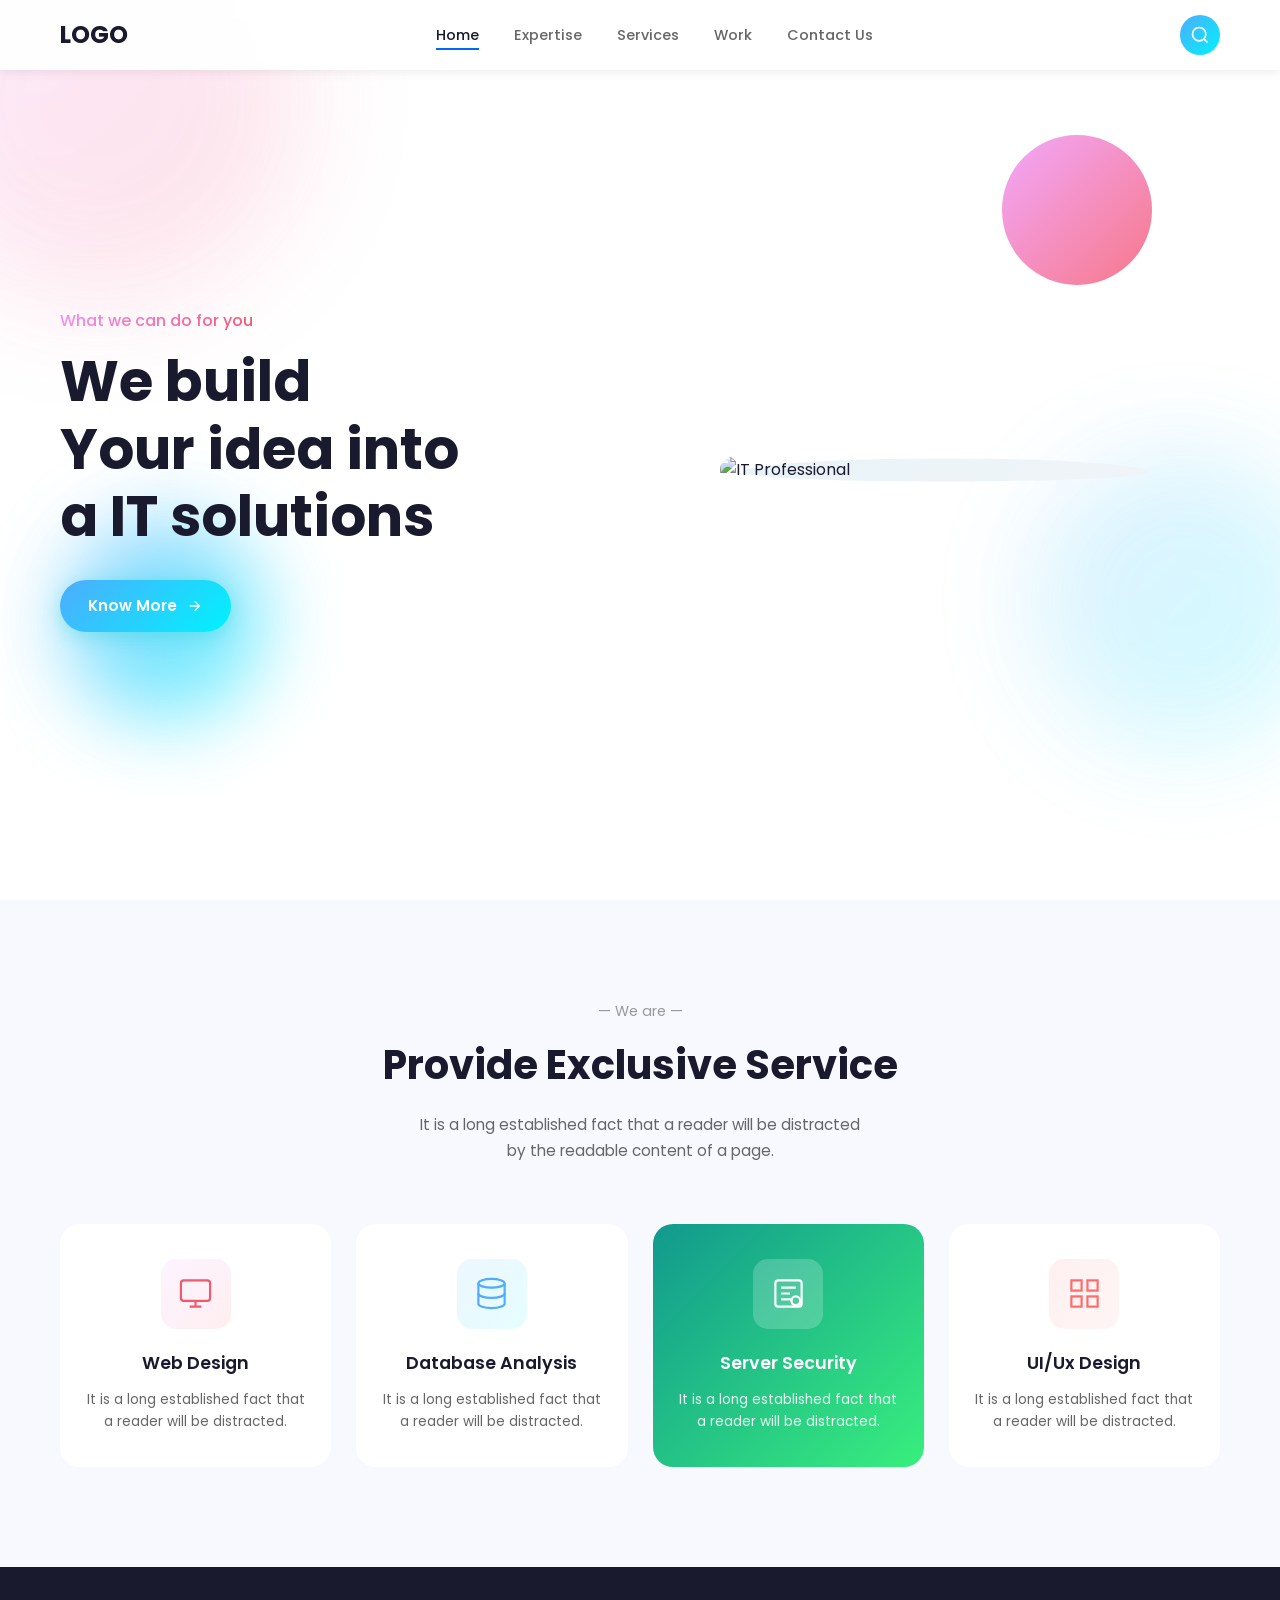
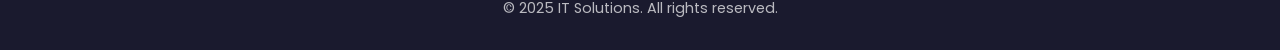
==== html-css-js-demo/index.html @ 8fa18444 "Initial commit: Portfolio Website - 웹사이트 구현" ====
<!DOCTYPE html>
<html lang="ko">
<head>
    <meta charset="UTF-8">
    <meta name="viewport" content="width=device-width, initial-scale=1.0">
    <title>Portfolio - Home</title>
    <link rel="stylesheet" href="style.css">
    <link rel="preconnect" href="https://fonts.googleapis.com">
    <link rel="preconnect" href="https://fonts.gstatic.com" crossorigin>
    <link href="https://fonts.googleapis.com/css2?family=Poppins:wght@300;400;500;600;700;800&display=swap" rel="stylesheet">
</head>
<body>
    <!-- Header -->
    <header class="header">
        <div class="container">
            <a href="index.html" class="logo">LOGO</a>
            <nav class="nav">
                <ul class="nav-list">
                    <li><a href="index.html" class="active">Home</a></li>
                    <li><a href="expertise.html">Expertise</a></li>
                    <li><a href="services.html">Services</a></li>
                    <li><a href="work.html">Work</a></li>
                    <li><a href="contact.html">Contact Us</a></li>
                </ul>
            </nav>
            <button class="search-btn">
                <svg width="20" height="20" viewBox="0 0 24 24" fill="none" stroke="currentColor" stroke-width="2">
                    <circle cx="11" cy="11" r="8"></circle>
                    <path d="m21 21-4.35-4.35"></path>
                </svg>
            </button>
            <button class="mobile-menu-btn">
                <span></span>
                <span></span>
                <span></span>
            </button>
        </div>
    </header>

    <!-- Hero Section -->
    <section class="hero">
        <div class="hero-decoration">
            <div class="decoration-circle circle-1"></div>
            <div class="decoration-circle circle-2"></div>
            <div class="decoration-circle circle-3"></div>
            <div class="decoration-circle circle-4"></div>
        </div>
        <div class="container hero-container">
            <div class="hero-content">
                <span class="hero-subtitle">What we can do for you</span>
                <h1 class="hero-title">We build<br>Your idea into<br>a IT solutions</h1>
                <a href="services.html" class="btn btn-primary">
                    Know More
                    <svg width="16" height="16" viewBox="0 0 24 24" fill="currentColor">
                        <path d="M12 4l-1.41 1.41L16.17 11H4v2h12.17l-5.58 5.59L12 20l8-8z"/>
                    </svg>
                </a>
            </div>
            <div class="hero-image">
                <div class="hero-image-wrapper">
                    <img src="https://images.unsplash.com/photo-1507003211169-0a1dd7228f2d?w=500&h=600&fit=crop&crop=face" alt="IT Professional">
                </div>
            </div>
        </div>
    </section>

    <!-- Services Section -->
    <section class="services">
        <div class="container">
            <div class="section-header">
                <span class="section-line">— We are —</span>
                <h2 class="section-title">Provide Exclusive Service</h2>
                <p class="section-desc">It is a long established fact that a reader will be distracted<br>by the readable content of a page.</p>
            </div>
            <div class="services-grid">
                <div class="service-card">
                    <div class="service-icon">
                        <svg viewBox="0 0 24 24" fill="none" stroke="currentColor" stroke-width="1.5">
                            <rect x="2" y="3" width="20" height="14" rx="2"/>
                            <path d="M8 21h8M12 17v4"/>
                        </svg>
                    </div>
                    <h3>Web Design</h3>
                    <p>It is a long established fact that a reader will be distracted.</p>
                </div>
                <div class="service-card">
                    <div class="service-icon icon-blue">
                        <svg viewBox="0 0 24 24" fill="none" stroke="currentColor" stroke-width="1.5">
                            <ellipse cx="12" cy="5" rx="9" ry="3"/>
                            <path d="M3 5v7c0 1.66 4 3 9 3s9-1.34 9-3V5"/>
                            <path d="M3 12v7c0 1.66 4 3 9 3s9-1.34 9-3v-7"/>
                        </svg>
                    </div>
                    <h3>Database Analysis</h3>
                    <p>It is a long established fact that a reader will be distracted.</p>
                </div>
                <div class="service-card featured">
                    <div class="service-icon icon-green">
                        <svg viewBox="0 0 24 24" fill="none" stroke="currentColor" stroke-width="1.5">
                            <rect x="3" y="3" width="18" height="18" rx="2"/>
                            <path d="M7 8h10M7 12h6M7 16h8"/>
                            <circle cx="17" cy="17" r="3"/>
                            <path d="m21 21-1.5-1.5"/>
                        </svg>
                    </div>
                    <h3>Server Security</h3>
                    <p>It is a long established fact that a reader will be distracted.</p>
                </div>
                <div class="service-card">
                    <div class="service-icon icon-orange">
                        <svg viewBox="0 0 24 24" fill="none" stroke="currentColor" stroke-width="1.5">
                            <rect x="3" y="3" width="7" height="7"/>
                            <rect x="14" y="3" width="7" height="7"/>
                            <rect x="3" y="14" width="7" height="7"/>
                            <rect x="14" y="14" width="7" height="7"/>
                        </svg>
                    </div>
                    <h3>UI/Ux Design</h3>
                    <p>It is a long established fact that a reader will be distracted.</p>
                </div>
            </div>
        </div>
    </section>

    <!-- Footer -->
    <footer class="footer">
        <div class="container">
            <p>&copy; 2025 IT Solutions. All rights reserved.</p>
        </div>
    </footer>

    <script src="main.js"></script>
</body>
</html>
---- html-css-js-demo/style.css ----
/* ===============================================
   IT Solutions - Main Stylesheet
   =============================================== */

/* CSS Variables */
:root {
    --primary-gradient: linear-gradient(135deg, #667eea 0%, #764ba2 100%);
    --pink-gradient: linear-gradient(135deg, #f093fb 0%, #f5576c 100%);
    --cyan-gradient: linear-gradient(135deg, #4facfe 0%, #00f2fe 100%);
    --green-gradient: linear-gradient(135deg, #11998e 0%, #38ef7d 100%);
    --orange-gradient: linear-gradient(135deg, #f093fb 0%, #f5576c 100%);
    
    --primary-color: #0066ff;
    --primary-dark: #0052cc;
    --pink-color: #f5576c;
    --cyan-color: #00c9c8;
    --green-color: #38ef7d;
    --orange-color: #ff6b6b;
    
    --text-dark: #1a1a2e;
    --text-gray: #666;
    --text-light: #999;
    --bg-light: #f8f9ff;
    --white: #ffffff;
    
    --shadow-sm: 0 2px 10px rgba(0, 0, 0, 0.08);
    --shadow-md: 0 4px 20px rgba(0, 0, 0, 0.1);
    --shadow-lg: 0 10px 40px rgba(0, 0, 0, 0.15);
    
    --border-radius: 12px;
    --border-radius-lg: 20px;
    
    --transition: all 0.3s ease;
}

/* Reset & Base */
*, *::before, *::after {
    margin: 0;
    padding: 0;
    box-sizing: border-box;
}

html {
    scroll-behavior: smooth;
}

body {
    font-family: 'Poppins', -apple-system, BlinkMacSystemFont, sans-serif;
    color: var(--text-dark);
    line-height: 1.6;
    background: var(--white);
    overflow-x: hidden;
}

a {
    text-decoration: none;
    color: inherit;
    transition: var(--transition);
}

ul {
    list-style: none;
}

img {
    max-width: 100%;
    height: auto;
    display: block;
}

/* Container */
.container {
    width: 100%;
    max-width: 1200px;
    margin: 0 auto;
    padding: 0 20px;
}

/* ===============================================
   Header
   =============================================== */
.header {
    position: fixed;
    top: 0;
    left: 0;
    right: 0;
    z-index: 1000;
    background: rgba(255, 255, 255, 0.95);
    backdrop-filter: blur(10px);
    box-shadow: var(--shadow-sm);
}

.header .container {
    display: flex;
    align-items: center;
    justify-content: space-between;
    height: 70px;
}

.logo {
    font-size: 1.5rem;
    font-weight: 700;
    color: var(--text-dark);
}

.nav-list {
    display: flex;
    gap: 35px;
}

.nav-list a {
    font-size: 0.9rem;
    font-weight: 500;
    color: var(--text-gray);
    position: relative;
}

.nav-list a::after {
    content: '';
    position: absolute;
    bottom: -5px;
    left: 0;
    width: 0;
    height: 2px;
    background: var(--primary-color);
    transition: var(--transition);
}

.nav-list a:hover,
.nav-list a.active {
    color: var(--text-dark);
}

.nav-list a:hover::after,
.nav-list a.active::after {
    width: 100%;
}

.search-btn {
    display: flex;
    align-items: center;
    justify-content: center;
    width: 40px;
    height: 40px;
    border: none;
    border-radius: 50%;
    background: var(--cyan-gradient);
    color: var(--white);
    cursor: pointer;
    transition: var(--transition);
}

.search-btn:hover {
    transform: scale(1.1);
    box-shadow: 0 5px 20px rgba(0, 201, 200, 0.4);
}

.mobile-menu-btn {
    display: none;
    flex-direction: column;
    gap: 5px;
    padding: 5px;
    background: none;
    border: none;
    cursor: pointer;
}

.mobile-menu-btn span {
    display: block;
    width: 25px;
    height: 2px;
    background: var(--text-dark);
    transition: var(--transition);
}

/* ===============================================
   Hero Section
   =============================================== */
.hero {
    position: relative;
    min-height: 100vh;
    padding: 120px 0 80px;
    overflow: hidden;
}

.hero-decoration {
    position: absolute;
    top: 0;
    left: 0;
    right: 0;
    bottom: 0;
    pointer-events: none;
    z-index: 0;
}

.decoration-circle {
    position: absolute;
    border-radius: 50%;
    opacity: 0.6;
}

.circle-1 {
    width: 400px;
    height: 400px;
    background: linear-gradient(135deg, rgba(240, 147, 251, 0.3) 0%, rgba(245, 87, 108, 0.3) 100%);
    top: -100px;
    left: -100px;
    filter: blur(60px);
}

.circle-2 {
    width: 300px;
    height: 300px;
    background: linear-gradient(135deg, rgba(79, 172, 254, 0.3) 0%, rgba(0, 242, 254, 0.3) 100%);
    top: 50%;
    right: -50px;
    filter: blur(50px);
}

.circle-3 {
    width: 150px;
    height: 150px;
    background: var(--pink-gradient);
    top: 15%;
    right: 10%;
    filter: blur(0);
    opacity: 0.8;
}

.circle-4 {
    width: 200px;
    height: 200px;
    background: var(--cyan-gradient);
    bottom: 20%;
    left: 5%;
    filter: blur(40px);
}

.hero-container {
    position: relative;
    z-index: 1;
    display: grid;
    grid-template-columns: 1fr 1fr;
    gap: 60px;
    align-items: center;
    min-height: calc(100vh - 200px);
}

.hero-subtitle {
    display: inline-block;
    font-size: 1rem;
    font-weight: 500;
    background: var(--pink-gradient);
    -webkit-background-clip: text;
    -webkit-text-fill-color: transparent;
    background-clip: text;
    margin-bottom: 15px;
}

.hero-title {
    font-size: 3.5rem;
    font-weight: 700;
    line-height: 1.2;
    color: var(--text-dark);
    margin-bottom: 30px;
}

.btn {
    display: inline-flex;
    align-items: center;
    gap: 10px;
    padding: 14px 28px;
    border-radius: 30px;
    font-size: 0.95rem;
    font-weight: 600;
    border: none;
    cursor: pointer;
    transition: var(--transition);
}

.btn-primary {
    background: var(--cyan-gradient);
    color: var(--white);
    box-shadow: 0 5px 20px rgba(0, 201, 200, 0.3);
}

.btn-primary:hover {
    transform: translateY(-3px);
    box-shadow: 0 8px 30px rgba(0, 201, 200, 0.4);
}

.btn-full {
    width: 100%;
    justify-content: center;
}

.hero-image {
    display: flex;
    justify-content: center;
    align-items: center;
}

.hero-image-wrapper {
    position: relative;
    width: 100%;
    max-width: 450px;
}

.hero-image-wrapper::before {
    content: '';
    position: absolute;
    top: 50%;
    left: 50%;
    transform: translate(-50%, -50%);
    width: 90%;
    height: 90%;
    background: linear-gradient(135deg, #e8f4f8 0%, #f0f4f8 100%);
    border-radius: 50% 50% 50% 50% / 60% 60% 40% 40%;
    z-index: -1;
}

.hero-image-wrapper img {
    width: 100%;
    height: auto;
    border-radius: 20px;
    object-fit: cover;
}

/* ===============================================
   Services Section
   =============================================== */
.services {
    padding: 100px 0;
    background: var(--bg-light);
}

.section-header {
    text-align: center;
    margin-bottom: 60px;
}

.section-line {
    display: block;
    font-size: 0.9rem;
    color: var(--text-light);
    margin-bottom: 10px;
}

.section-title {
    font-size: 2.5rem;
    font-weight: 700;
    color: var(--text-dark);
    margin-bottom: 15px;
}

.section-desc {
    font-size: 0.95rem;
    color: var(--text-gray);
    line-height: 1.7;
}

.services-grid {
    display: grid;
    grid-template-columns: repeat(4, 1fr);
    gap: 25px;
}

.service-card {
    background: var(--white);
    padding: 35px 25px;
    border-radius: var(--border-radius-lg);
    text-align: center;
    transition: var(--transition);
    position: relative;
    overflow: hidden;
}

.service-card::before {
    content: '';
    position: absolute;
    top: 0;
    left: 0;
    right: 0;
    height: 4px;
    background: var(--pink-gradient);
    transform: scaleX(0);
    transition: var(--transition);
}

.service-card:hover {
    transform: translateY(-10px);
    box-shadow: var(--shadow-lg);
}

.service-card:hover::before {
    transform: scaleX(1);
}

.service-card.featured {
    background: var(--green-gradient);
    color: var(--white);
}

.service-card.featured::before {
    display: none;
}

.service-card.featured .service-icon {
    background: rgba(255, 255, 255, 0.2);
    color: var(--white);
}

.service-card.featured p {
    color: rgba(255, 255, 255, 0.9);
}

.service-icon {
    width: 70px;
    height: 70px;
    margin: 0 auto 20px;
    display: flex;
    align-items: center;
    justify-content: center;
    border-radius: 15px;
    background: linear-gradient(135deg, rgba(240, 147, 251, 0.1) 0%, rgba(245, 87, 108, 0.1) 100%);
    color: var(--pink-color);
}

.service-icon svg {
    width: 35px;
    height: 35px;
}

.service-icon.icon-blue {
    background: linear-gradient(135deg, rgba(79, 172, 254, 0.1) 0%, rgba(0, 242, 254, 0.1) 100%);
    color: #4facfe;
}

.service-icon.icon-green {
    background: linear-gradient(135deg, rgba(17, 153, 142, 0.1) 0%, rgba(56, 239, 125, 0.1) 100%);
    color: var(--green-color);
}

.service-icon.icon-orange {
    background: linear-gradient(135deg, rgba(255, 107, 107, 0.1) 0%, rgba(255, 154, 158, 0.1) 100%);
    color: var(--orange-color);
}

.service-card h3 {
    font-size: 1.1rem;
    font-weight: 600;
    margin-bottom: 12px;
}

.service-card p {
    font-size: 0.85rem;
    color: var(--text-gray);
    line-height: 1.6;
}

/* ===============================================
   Page Hero (Inner Pages)
   =============================================== */
.page-hero {
    position: relative;
    padding: 150px 0 80px;
    text-align: center;
    overflow: hidden;
}

.page-title {
    font-size: 3rem;
    font-weight: 700;
    color: var(--text-dark);
    margin-bottom: 15px;
}

.page-subtitle {
    font-size: 1.1rem;
    color: var(--text-gray);
}

/* ===============================================
   Expertise Section
   =============================================== */
.expertise-section {
    padding: 80px 0;
}

.expertise-grid {
    display: grid;
    grid-template-columns: repeat(2, 1fr);
    gap: 30px;
}

.expertise-card {
    background: var(--white);
    padding: 40px;
    border-radius: var(--border-radius-lg);
    box-shadow: var(--shadow-sm);
    transition: var(--transition);
    border: 1px solid #eee;
}

.expertise-card:hover {
    transform: translateY(-5px);
    box-shadow: var(--shadow-md);
    border-color: transparent;
}

.expertise-number {
    font-size: 3rem;
    font-weight: 800;
    background: var(--cyan-gradient);
    -webkit-background-clip: text;
    -webkit-text-fill-color: transparent;
    background-clip: text;
    margin-bottom: 15px;
}

.expertise-card h3 {
    font-size: 1.4rem;
    font-weight: 600;
    margin-bottom: 15px;
    color: var(--text-dark);
}

.expertise-card p {
    font-size: 0.95rem;
    color: var(--text-gray);
    margin-bottom: 20px;
    line-height: 1.7;
}

.tech-list {
    display: flex;
    flex-wrap: wrap;
    gap: 10px;
}

.tech-list li {
    padding: 6px 14px;
    background: var(--bg-light);
    border-radius: 20px;
    font-size: 0.85rem;
    color: var(--text-dark);
    font-weight: 500;
}

/* ===============================================
   Stats Section
   =============================================== */
.stats-section {
    padding: 80px 0;
    background: var(--bg-light);
}

.stats-grid {
    display: grid;
    grid-template-columns: repeat(4, 1fr);
    gap: 30px;
}

.stat-item {
    text-align: center;
}

.stat-number {
    display: block;
    font-size: 3rem;
    font-weight: 700;
    background: var(--primary-gradient);
    -webkit-background-clip: text;
    -webkit-text-fill-color: transparent;
    background-clip: text;
    margin-bottom: 10px;
}

.stat-label {
    font-size: 1rem;
    color: var(--text-gray);
}

/* ===============================================
   Services Detail Section
   =============================================== */
.services-detail {
    padding: 80px 0;
}

.service-detail-card {
    display: grid;
    grid-template-columns: 1fr auto;
    gap: 60px;
    align-items: center;
    padding: 60px;
    background: var(--white);
    border-radius: var(--border-radius-lg);
    box-shadow: var(--shadow-sm);
    margin-bottom: 40px;
    transition: var(--transition);
}

.service-detail-card:hover {
    box-shadow: var(--shadow-md);
}

.service-detail-card.reverse {
    grid-template-columns: auto 1fr;
}

.service-detail-card.reverse .service-detail-content {
    order: 2;
}

.service-detail-card.reverse .service-detail-icon {
    order: 1;
}

.service-tag {
    display: inline-block;
    padding: 6px 16px;
    background: var(--pink-gradient);
    color: var(--white);
    border-radius: 20px;
    font-size: 0.8rem;
    font-weight: 600;
    margin-bottom: 15px;
}

.service-tag.blue {
    background: var(--cyan-gradient);
}

.service-tag.green {
    background: var(--green-gradient);
}

.service-tag.orange {
    background: linear-gradient(135deg, #ff9a9e 0%, #fecfef 100%);
}

.service-detail-content h2 {
    font-size: 1.8rem;
    font-weight: 700;
    color: var(--text-dark);
    margin-bottom: 15px;
}

.service-detail-content p {
    font-size: 1rem;
    color: var(--text-gray);
    line-height: 1.8;
    margin-bottom: 25px;
}

.service-features {
    display: grid;
    grid-template-columns: repeat(2, 1fr);
    gap: 12px;
}

.service-features li {
    font-size: 0.95rem;
    color: var(--text-dark);
    font-weight: 500;
}

.service-detail-icon {
    width: 150px;
    height: 150px;
    display: flex;
    align-items: center;
    justify-content: center;
    background: linear-gradient(135deg, rgba(240, 147, 251, 0.1) 0%, rgba(245, 87, 108, 0.1) 100%);
    border-radius: 30px;
    color: var(--pink-color);
}

.service-detail-icon svg {
    width: 70px;
    height: 70px;
}

.service-detail-icon.blue {
    background: linear-gradient(135deg, rgba(79, 172, 254, 0.1) 0%, rgba(0, 242, 254, 0.1) 100%);
    color: #4facfe;
}

.service-detail-icon.green {
    background: linear-gradient(135deg, rgba(17, 153, 142, 0.1) 0%, rgba(56, 239, 125, 0.1) 100%);
    color: var(--green-color);
}

.service-detail-icon.orange {
    background: linear-gradient(135deg, rgba(255, 107, 107, 0.1) 0%, rgba(255, 154, 158, 0.1) 100%);
    color: var(--orange-color);
}

/* ===============================================
   CTA Section
   =============================================== */
.cta-section {
    padding: 100px 0;
    background: var(--primary-gradient);
    text-align: center;
}

.cta-section h2 {
    font-size: 2.5rem;
    font-weight: 700;
    color: var(--white);
    margin-bottom: 15px;
}

.cta-section p {
    font-size: 1.1rem;
    color: rgba(255, 255, 255, 0.9);
    margin-bottom: 30px;
}

.cta-section .btn-primary {
    background: var(--white);
    color: var(--primary-color);
}

.cta-section .btn-primary:hover {
    background: var(--white);
    box-shadow: 0 8px 30px rgba(0, 0, 0, 0.2);
}

/* ===============================================
   Portfolio Section
   =============================================== */
.portfolio-section {
    padding: 80px 0;
}

.portfolio-filter {
    display: flex;
    justify-content: center;
    gap: 15px;
    margin-bottom: 50px;
}

.filter-btn {
    padding: 10px 25px;
    background: transparent;
    border: 2px solid #eee;
    border-radius: 25px;
    font-size: 0.9rem;
    font-weight: 500;
    color: var(--text-gray);
    cursor: pointer;
    transition: var(--transition);
}

.filter-btn:hover,
.filter-btn.active {
    background: var(--cyan-gradient);
    border-color: transparent;
    color: var(--white);
}

.portfolio-grid {
    display: grid;
    grid-template-columns: repeat(3, 1fr);
    gap: 30px;
}

.portfolio-item {
    border-radius: var(--border-radius-lg);
    overflow: hidden;
}

.portfolio-image {
    position: relative;
    overflow: hidden;
}

.portfolio-image img {
    width: 100%;
    height: 250px;
    object-fit: cover;
    transition: var(--transition);
}

.portfolio-overlay {
    position: absolute;
    top: 0;
    left: 0;
    right: 0;
    bottom: 0;
    background: linear-gradient(to top, rgba(0, 0, 0, 0.8), transparent);
    display: flex;
    flex-direction: column;
    justify-content: flex-end;
    padding: 25px;
    opacity: 0;
    transition: var(--transition);
}

.portfolio-item:hover .portfolio-image img {
    transform: scale(1.1);
}

.portfolio-item:hover .portfolio-overlay {
    opacity: 1;
}

.portfolio-category {
    font-size: 0.8rem;
    color: var(--cyan-color);
    font-weight: 600;
    margin-bottom: 8px;
}

.portfolio-overlay h3 {
    font-size: 1.2rem;
    color: var(--white);
    font-weight: 600;
    margin-bottom: 5px;
}

.portfolio-overlay p {
    font-size: 0.9rem;
    color: rgba(255, 255, 255, 0.8);
}

/* ===============================================
   Clients Section
   =============================================== */
.clients-section {
    padding: 80px 0;
    background: var(--bg-light);
}

.clients-section .section-title {
    text-align: center;
    margin-bottom: 50px;
}

.clients-grid {
    display: flex;
    justify-content: center;
    align-items: center;
    gap: 60px;
    flex-wrap: wrap;
}

.client-logo {
    font-size: 1.2rem;
    font-weight: 600;
    color: var(--text-light);
    opacity: 0.6;
    transition: var(--transition);
}

.client-logo:hover {
    opacity: 1;
    color: var(--text-dark);
}

/* ===============================================
   Contact Section
   =============================================== */
.contact-section {
    padding: 80px 0;
}

.contact-wrapper {
    display: grid;
    grid-template-columns: 1fr 1fr;
    gap: 60px;
}

.contact-info h2 {
    font-size: 2.5rem;
    font-weight: 700;
    color: var(--text-dark);
    margin-bottom: 20px;
}

.contact-info > p {
    font-size: 1rem;
    color: var(--text-gray);
    line-height: 1.8;
    margin-bottom: 40px;
}

.contact-details {
    margin-bottom: 40px;
}

.contact-item {
    display: flex;
    gap: 20px;
    margin-bottom: 25px;
}

.contact-icon {
    width: 50px;
    height: 50px;
    display: flex;
    align-items: center;
    justify-content: center;
    background: var(--bg-light);
    border-radius: 12px;
    color: var(--primary-color);
    flex-shrink: 0;
}

.contact-icon svg {
    width: 24px;
    height: 24px;
}

.contact-item h4 {
    font-size: 0.9rem;
    font-weight: 600;
    color: var(--text-dark);
    margin-bottom: 5px;
}

.contact-item p {
    font-size: 0.95rem;
    color: var(--text-gray);
}

.social-links {
    display: flex;
    gap: 15px;
}

.social-link {
    width: 45px;
    height: 45px;
    display: flex;
    align-items: center;
    justify-content: center;
    background: var(--bg-light);
    border-radius: 50%;
    color: var(--text-dark);
    transition: var(--transition);
}

.social-link:hover {
    background: var(--cyan-gradient);
    color: var(--white);
    transform: translateY(-3px);
}

.social-link svg {
    width: 20px;
    height: 20px;
}

.contact-form-wrapper {
    background: var(--white);
    padding: 40px;
    border-radius: var(--border-radius-lg);
    box-shadow: var(--shadow-md);
}

.form-group {
    margin-bottom: 25px;
}

.form-group label {
    display: block;
    font-size: 0.9rem;
    font-weight: 600;
    color: var(--text-dark);
    margin-bottom: 8px;
}

.form-group input,
.form-group select,
.form-group textarea {
    width: 100%;
    padding: 14px 18px;
    border: 2px solid #eee;
    border-radius: var(--border-radius);
    font-size: 0.95rem;
    font-family: inherit;
    color: var(--text-dark);
    transition: var(--transition);
}

.form-group input:focus,
.form-group select:focus,
.form-group textarea:focus {
    outline: none;
    border-color: var(--cyan-color);
}

.form-group textarea {
    resize: vertical;
    min-height: 120px;
}

/* ===============================================
   Footer
   =============================================== */
.footer {
    padding: 30px 0;
    background: var(--text-dark);
    text-align: center;
}

.footer p {
    font-size: 0.9rem;
    color: rgba(255, 255, 255, 0.7);
}

/* ===============================================
   Mobile Menu
   =============================================== */
.nav.active {
    display: block;
    position: fixed;
    top: 70px;
    left: 0;
    right: 0;
    background: var(--white);
    padding: 20px;
    box-shadow: var(--shadow-md);
}

.nav.active .nav-list {
    flex-direction: column;
    gap: 0;
}

.nav.active .nav-list li {
    border-bottom: 1px solid #eee;
}

.nav.active .nav-list a {
    display: block;
    padding: 15px 0;
}

.mobile-menu-btn.active span:nth-child(1) {
    transform: rotate(45deg) translate(5px, 5px);
}

.mobile-menu-btn.active span:nth-child(2) {
    opacity: 0;
}

.mobile-menu-btn.active span:nth-child(3) {
    transform: rotate(-45deg) translate(5px, -5px);
}

/* ===============================================
   Animations
   =============================================== */
@keyframes fadeInUp {
    from {
        opacity: 0;
        transform: translateY(30px);
    }
    to {
        opacity: 1;
        transform: translateY(0);
    }
}

@keyframes float {
    0%, 100% {
        transform: translateY(0);
    }
    50% {
        transform: translateY(-20px);
    }
}

.hero-content {
    animation: fadeInUp 0.8s ease forwards;
}

.hero-image {
    animation: fadeInUp 0.8s ease 0.2s forwards;
    opacity: 0;
    animation-fill-mode: forwards;
}

.service-card {
    animation: fadeInUp 0.6s ease forwards;
    opacity: 0;
}

.service-card:nth-child(1) { animation-delay: 0.1s; }
.service-card:nth-child(2) { animation-delay: 0.2s; }
.service-card:nth-child(3) { animation-delay: 0.3s; }
.service-card:nth-child(4) { animation-delay: 0.4s; }

.circle-3 {
    animation: float 6s ease-in-out infinite;
}

/* ===============================================
   Responsive Styles
   =============================================== */

/* Tablet */
@media (max-width: 1024px) {
    .hero-title {
        font-size: 2.8rem;
    }
    
    .services-grid {
        grid-template-columns: repeat(2, 1fr);
    }
    
    .portfolio-grid {
        grid-template-columns: repeat(2, 1fr);
    }
    
    .stats-grid {
        grid-template-columns: repeat(2, 1fr);
        gap: 40px;
    }
    
    .service-detail-card {
        padding: 40px;
        gap: 40px;
    }
    
    .service-detail-icon {
        width: 120px;
        height: 120px;
    }
    
    .service-detail-icon svg {
        width: 50px;
        height: 50px;
    }
}

/* Mobile */
@media (max-width: 768px) {
    .nav {
        display: none;
    }
    
    .mobile-menu-btn {
        display: flex;
    }
    
    .search-btn {
        margin-right: 10px;
    }
    
    .hero-container {
        grid-template-columns: 1fr;
        text-align: center;
        gap: 40px;
    }
    
    .hero-title {
        font-size: 2.2rem;
    }
    
    .hero-image {
        order: -1;
    }
    
    .hero-image-wrapper {
        max-width: 300px;
    }
    
    .services-grid {
        grid-template-columns: 1fr;
        max-width: 400px;
        margin: 0 auto;
    }
    
    .section-title {
        font-size: 2rem;
    }
    
    .expertise-grid {
        grid-template-columns: 1fr;
    }
    
    .stats-grid {
        grid-template-columns: 1fr 1fr;
    }
    
    .stat-number {
        font-size: 2.2rem;
    }
    
    .service-detail-card {
        grid-template-columns: 1fr;
        text-align: center;
        padding: 30px;
    }
    
    .service-detail-card.reverse {
        grid-template-columns: 1fr;
    }
    
    .service-detail-card.reverse .service-detail-content,
    .service-detail-card.reverse .service-detail-icon {
        order: unset;
    }
    
    .service-detail-icon {
        margin: 0 auto 30px;
    }
    
    .service-features {
        grid-template-columns: 1fr;
        text-align: left;
    }
    
    .portfolio-filter {
        flex-wrap: wrap;
    }
    
    .portfolio-grid {
        grid-template-columns: 1fr;
        max-width: 400px;
        margin: 0 auto;
    }
    
    .contact-wrapper {
        grid-template-columns: 1fr;
        gap: 40px;
    }
    
    .contact-form-wrapper {
        padding: 30px 20px;
    }
    
    .cta-section h2 {
        font-size: 1.8rem;
    }
    
    .page-title {
        font-size: 2.2rem;
    }
    
    .clients-grid {
        gap: 30px;
    }
}

/* Small Mobile */
@media (max-width: 480px) {
    .container {
        padding: 0 15px;
    }
    
    .hero {
        padding: 100px 0 60px;
    }
    
    .hero-title {
        font-size: 1.8rem;
    }
    
    .btn {
        padding: 12px 24px;
        font-size: 0.9rem;
    }
    
    .section-title {
        font-size: 1.6rem;
    }
    
    .stats-grid {
        gap: 30px;
    }
    
    .stat-number {
        font-size: 1.8rem;
    }
    
    .expertise-card {
        padding: 25px;
    }
    
    .expertise-number {
        font-size: 2rem;
    }
    
    .filter-btn {
        padding: 8px 18px;
        font-size: 0.85rem;
    }
}
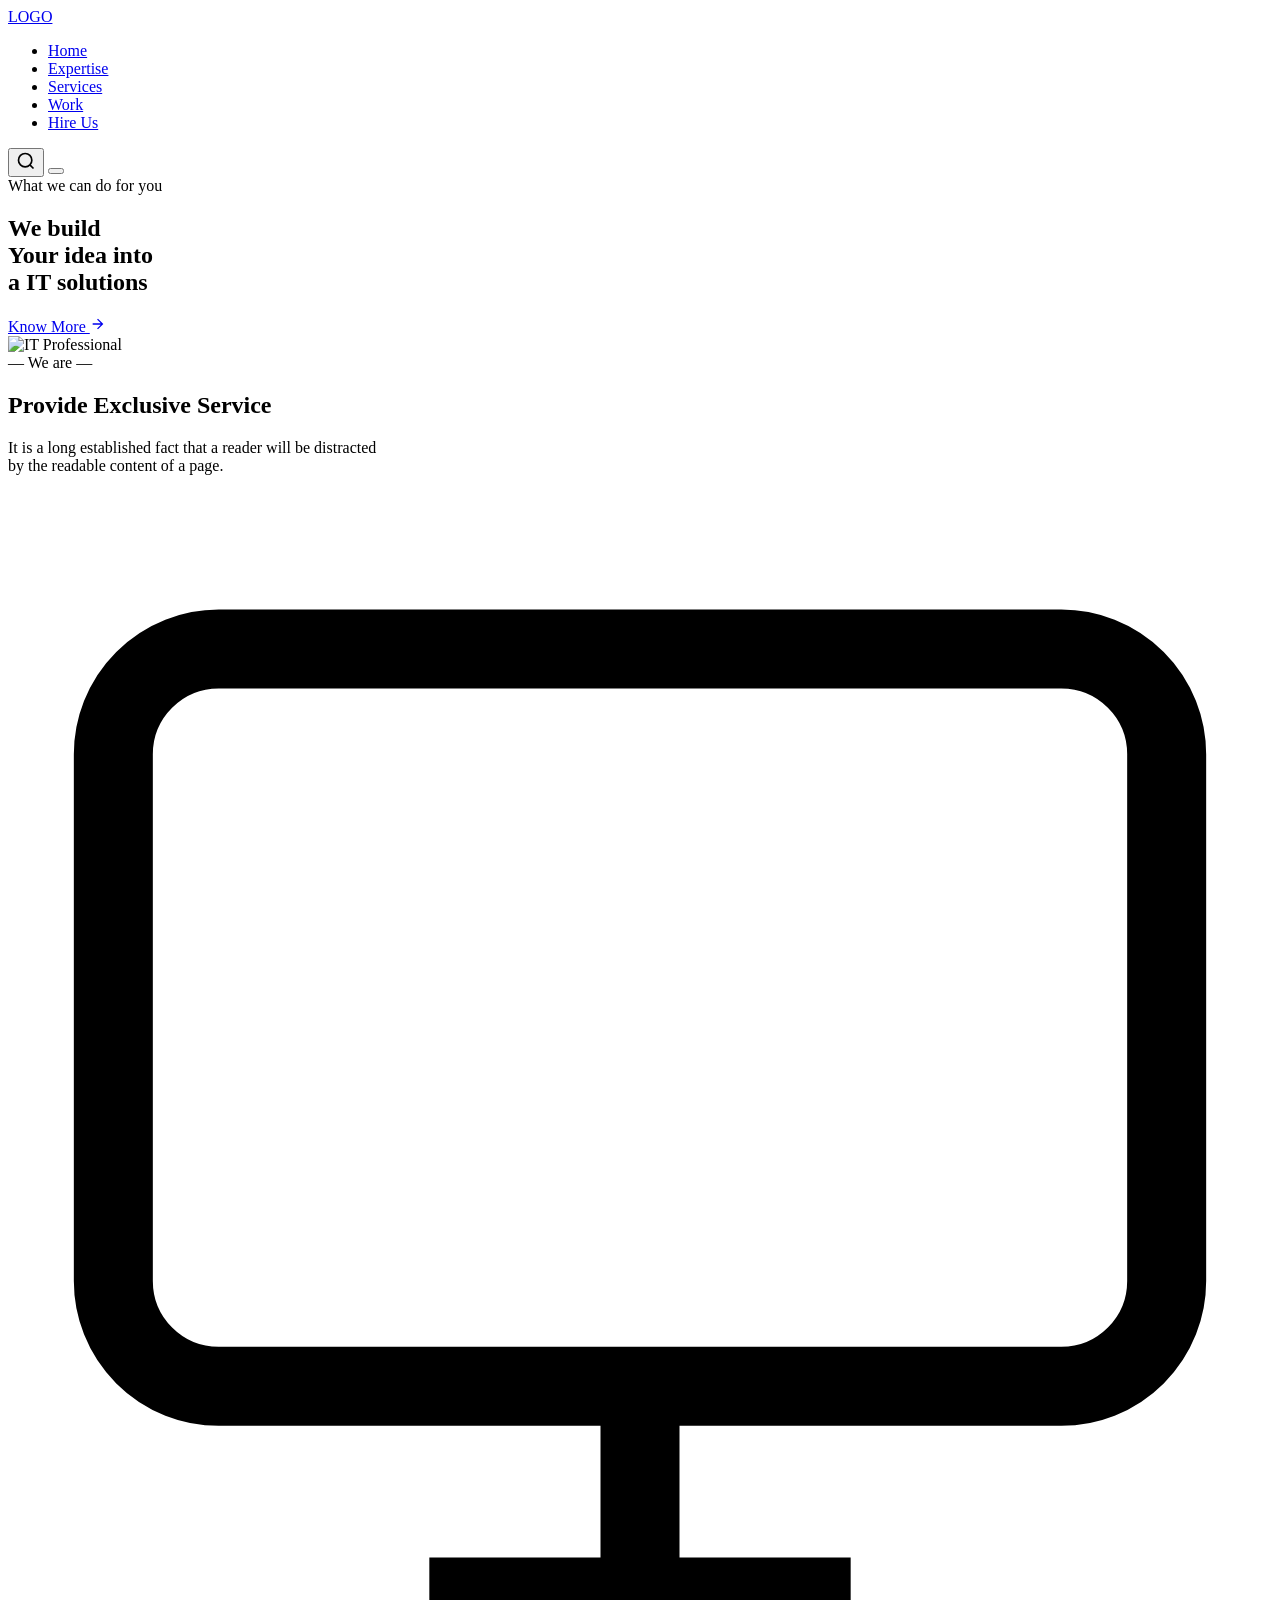
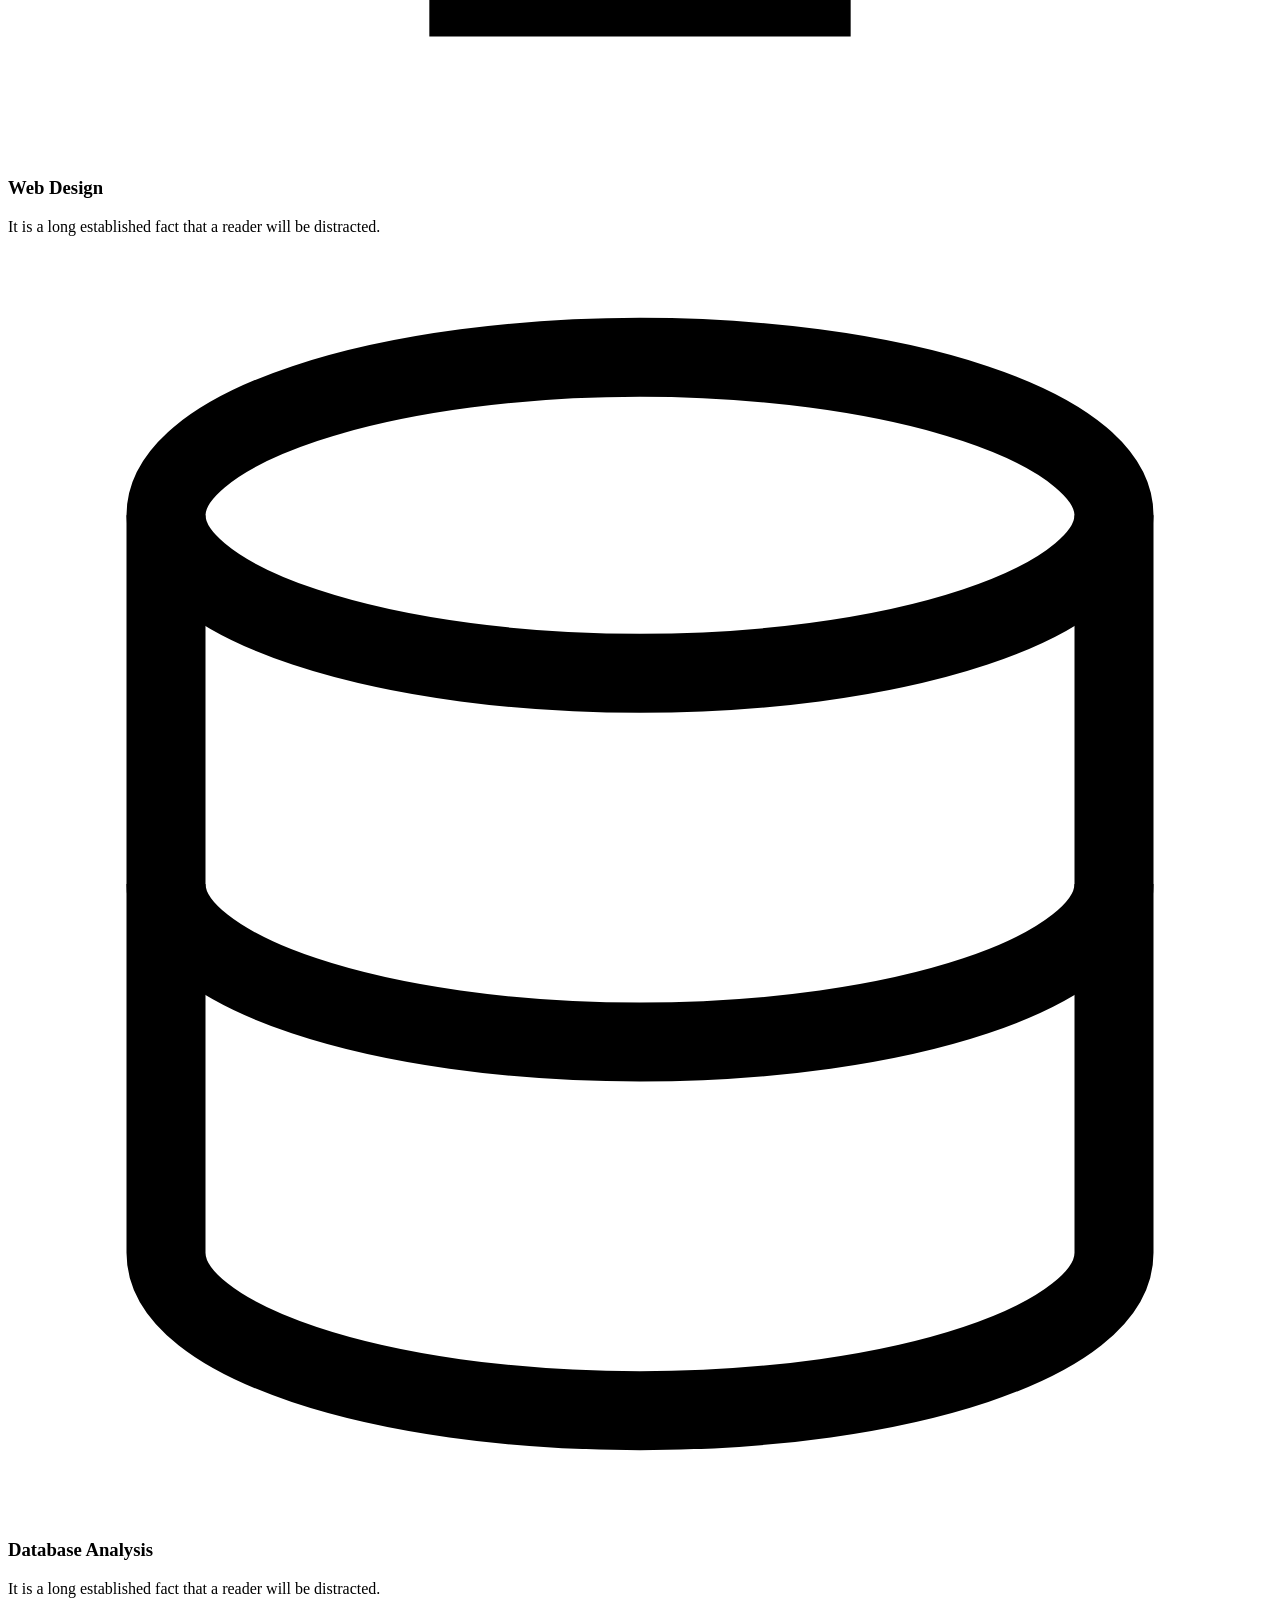
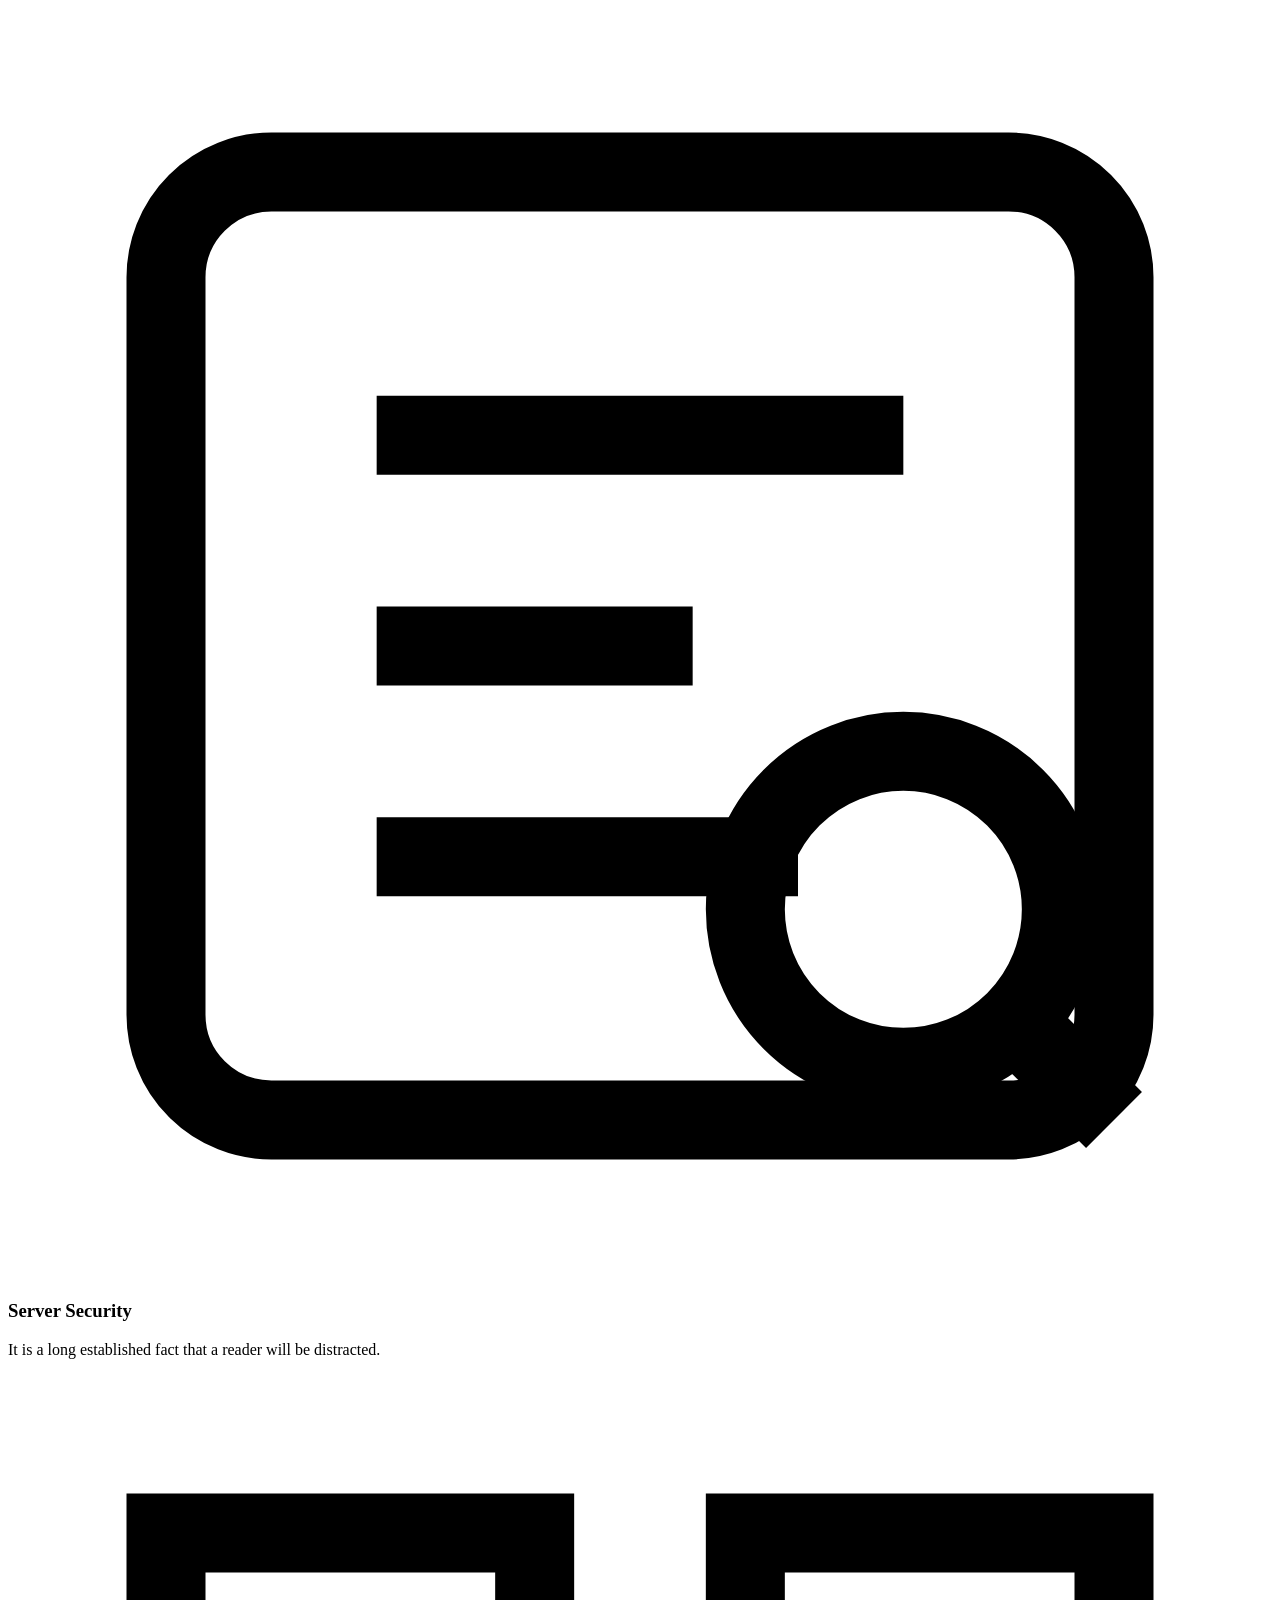
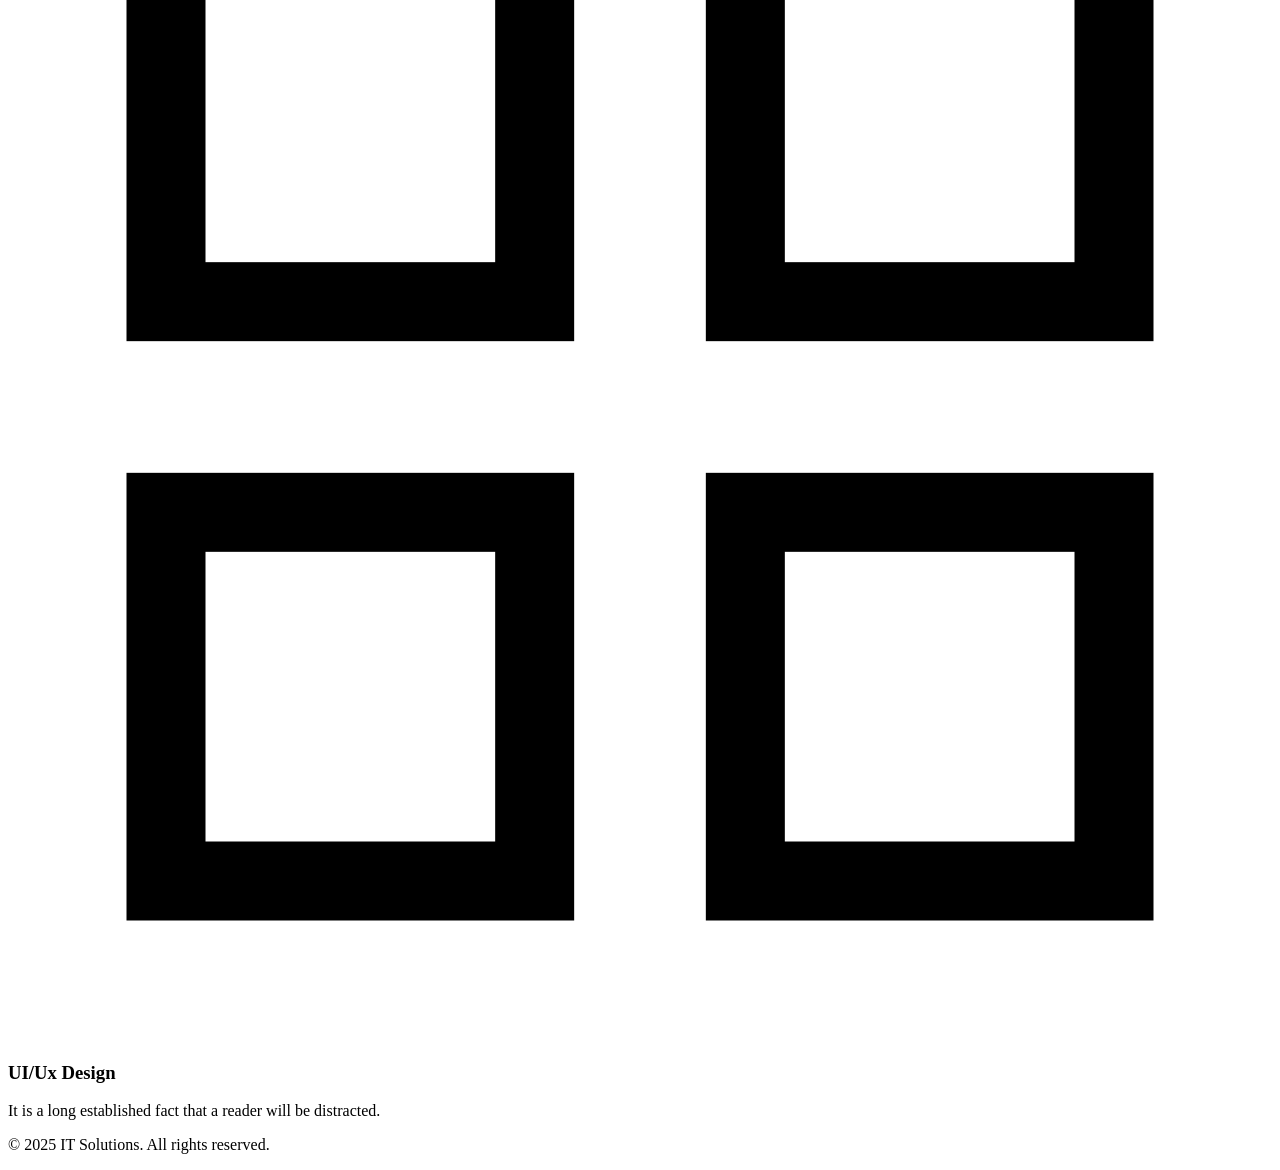
==== commit 7a29ea37: "Added subprojects for ToDo-Firebase and dongkoo-netflix; removed contact.html; updated titles and li" ====
--- a/html-css-js-demo/index.html
+++ b/html-css-js-demo/index.html
@@ -3,7 +3,7 @@
 <head>
     <meta charset="UTF-8">
     <meta name="viewport" content="width=device-width, initial-scale=1.0">
-    <title>Portfolio - Home</title>
+    <title>IT Solutions - Home</title>
     <link rel="stylesheet" href="style.css">
     <link rel="preconnect" href="https://fonts.googleapis.com">
     <link rel="preconnect" href="https://fonts.gstatic.com" crossorigin>
@@ -20,7 +20,7 @@
                     <li><a href="expertise.html">Expertise</a></li>
                     <li><a href="services.html">Services</a></li>
                     <li><a href="work.html">Work</a></li>
-                    <li><a href="contact.html">Contact Us</a></li>
+                    <li><a href="hire-us.html">Hire Us</a></li>
                 </ul>
             </nav>
             <button class="search-btn">
